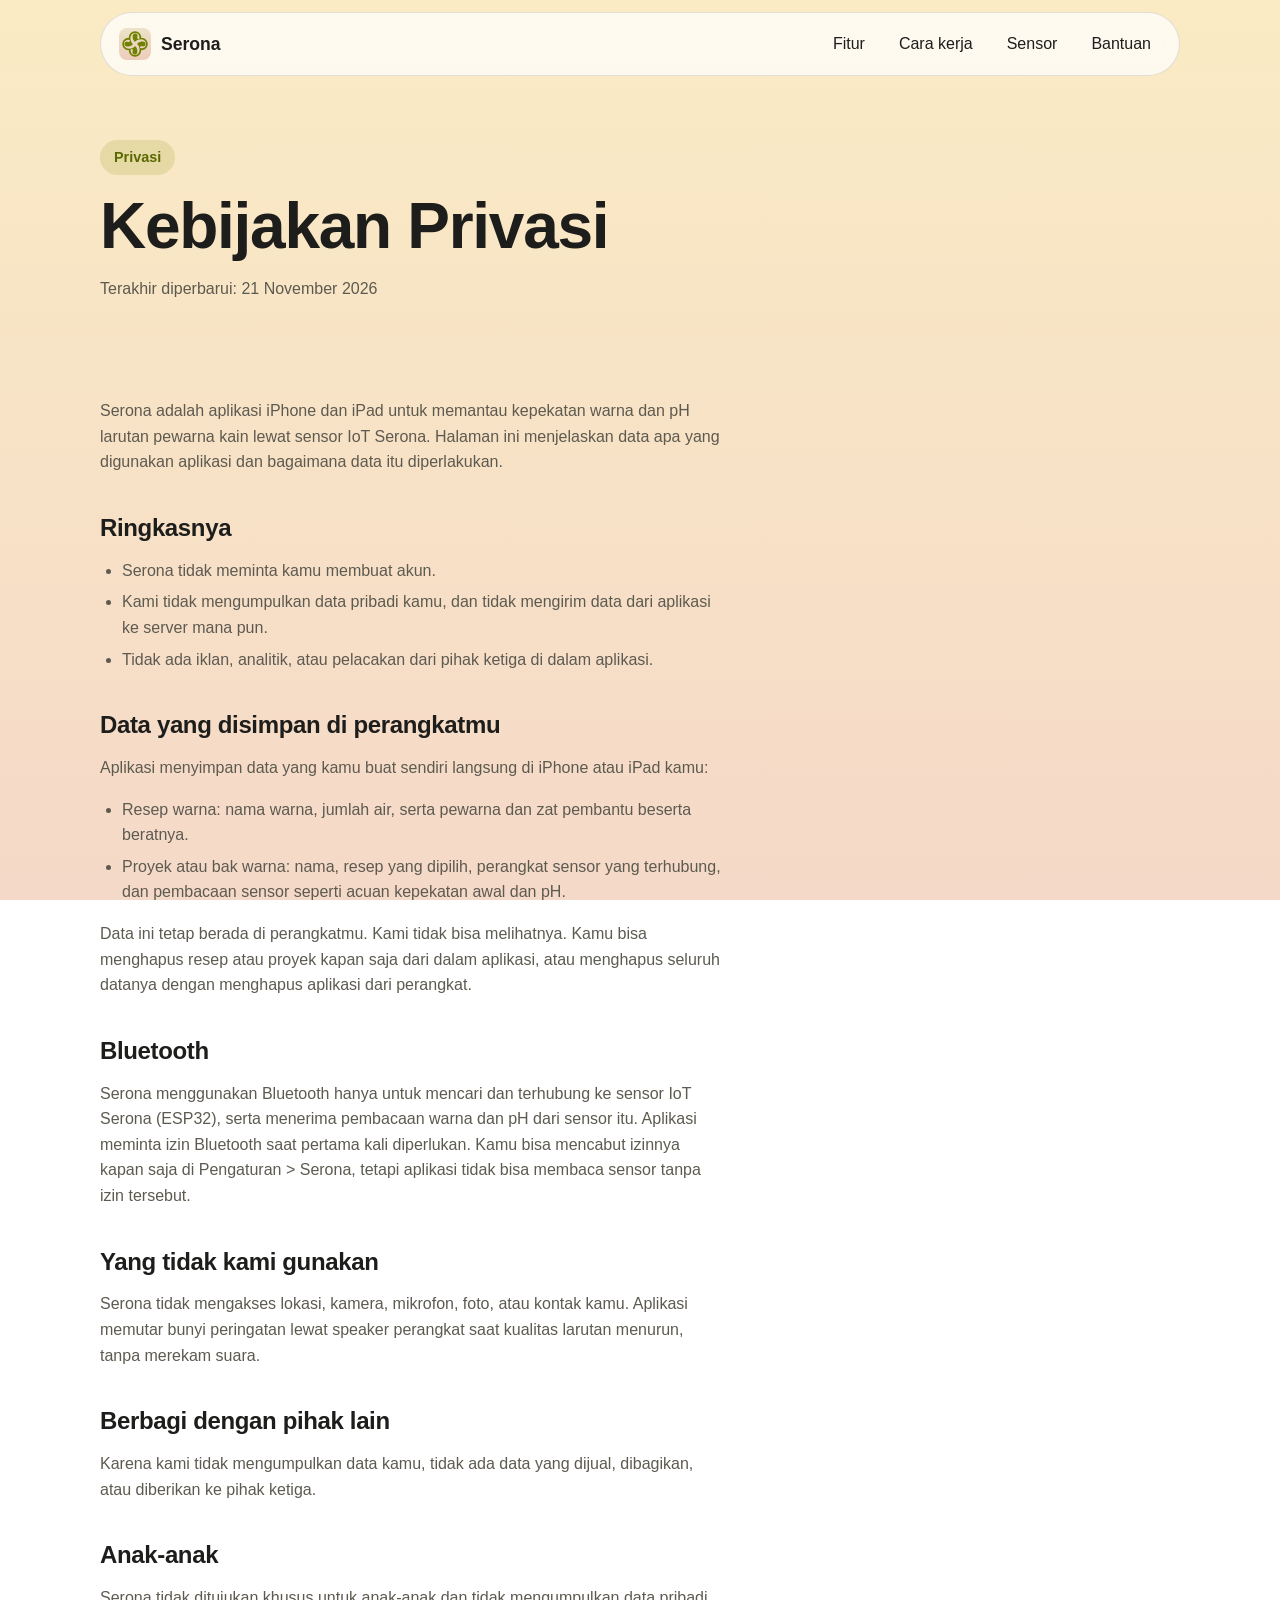
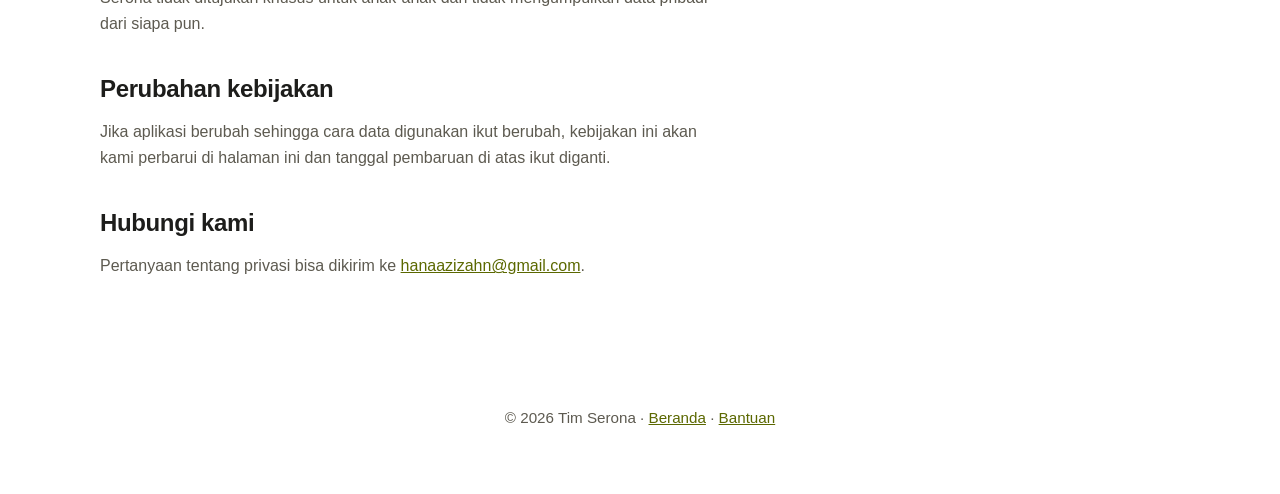
==== privacy/index.html @ 5abba542 "feat: add serona website with support and privacy pages" ====
<!doctype html>
<html lang="id">
<head>
  <meta charset="utf-8">
  <meta name="viewport" content="width=device-width, initial-scale=1">
  <title>Kebijakan Privasi Serona</title>
  <meta name="description" content="Kebijakan privasi aplikasi Serona: data apa yang digunakan, di mana disimpan, dan bagaimana menghubungi tim.">
  <link rel="icon" type="image/png" href="../assets/favicon.png">
  <link rel="apple-touch-icon" href="../assets/apple-touch-icon.png">
  <link rel="stylesheet" href="../assets/style.css">
  <style>
    .prose { max-width: 70ch; }
    .prose h2 { font-size: 1.5rem; margin: 40px 0 10px; }
    .prose p, .prose li { color: var(--muted); }
    .prose ul { padding-left: 22px; }
    .prose li { margin-bottom: 6px; }
    .updated { color: var(--muted); }
  </style>
</head>
<body>
  <header class="site-header">
    <a class="brand" href="../"><img src="../assets/icon.png" alt="" width="32" height="32"><span>Serona</span></a>
    <nav class="nav" aria-label="Utama">
      <a href="../#fitur">Fitur</a>
      <a href="../#cara-kerja">Cara kerja</a>
      <a href="../#sensor">Sensor</a>
      <a href="../support/">Bantuan</a>
    </nav>
  </header>

  <main class="wrap">
    <div class="page-head">
      <span class="eyebrow">Privasi</span>
      <h1>Kebijakan Privasi</h1>
      <p class="updated">Terakhir diperbarui: 21 November 2026</p>
    </div>

    <section class="prose">
      <p>Serona adalah aplikasi iPhone dan iPad untuk memantau kepekatan warna dan pH larutan pewarna kain lewat sensor IoT Serona. Halaman ini menjelaskan data apa yang digunakan aplikasi dan bagaimana data itu diperlakukan.</p>

      <h2>Ringkasnya</h2>
      <ul>
        <li>Serona tidak meminta kamu membuat akun.</li>
        <li>Kami tidak mengumpulkan data pribadi kamu, dan tidak mengirim data dari aplikasi ke server mana pun.</li>
        <li>Tidak ada iklan, analitik, atau pelacakan dari pihak ketiga di dalam aplikasi.</li>
      </ul>

      <h2>Data yang disimpan di perangkatmu</h2>
      <p>Aplikasi menyimpan data yang kamu buat sendiri langsung di iPhone atau iPad kamu:</p>
      <ul>
        <li>Resep warna: nama warna, jumlah air, serta pewarna dan zat pembantu beserta beratnya.</li>
        <li>Proyek atau bak warna: nama, resep yang dipilih, perangkat sensor yang terhubung, dan pembacaan sensor seperti acuan kepekatan awal dan pH.</li>
      </ul>
      <p>Data ini tetap berada di perangkatmu. Kami tidak bisa melihatnya. Kamu bisa menghapus resep atau proyek kapan saja dari dalam aplikasi, atau menghapus seluruh datanya dengan menghapus aplikasi dari perangkat.</p>

      <h2>Bluetooth</h2>
      <p>Serona menggunakan Bluetooth hanya untuk mencari dan terhubung ke sensor IoT Serona (ESP32), serta menerima pembacaan warna dan pH dari sensor itu. Aplikasi meminta izin Bluetooth saat pertama kali diperlukan. Kamu bisa mencabut izinnya kapan saja di Pengaturan &gt; Serona, tetapi aplikasi tidak bisa membaca sensor tanpa izin tersebut.</p>

      <h2>Yang tidak kami gunakan</h2>
      <p>Serona tidak mengakses lokasi, kamera, mikrofon, foto, atau kontak kamu. Aplikasi memutar bunyi peringatan lewat speaker perangkat saat kualitas larutan menurun, tanpa merekam suara.</p>

      <h2>Berbagi dengan pihak lain</h2>
      <p>Karena kami tidak mengumpulkan data kamu, tidak ada data yang dijual, dibagikan, atau diberikan ke pihak ketiga.</p>

      <h2>Anak-anak</h2>
      <p>Serona tidak ditujukan khusus untuk anak-anak dan tidak mengumpulkan data pribadi dari siapa pun.</p>

      <h2>Perubahan kebijakan</h2>
      <p>Jika aplikasi berubah sehingga cara data digunakan ikut berubah, kebijakan ini akan kami perbarui di halaman ini dan tanggal pembaruan di atas ikut diganti.</p>

      <h2>Hubungi kami</h2>
      <p>Pertanyaan tentang privasi bisa dikirim ke <a href="mailto:hanaazizahn@gmail.com?subject=Privasi%20Serona">hanaazizahn@gmail.com</a>.</p>
    </section>
  </main>

  <footer class="wrap">
    <p>© 2026 Tim Serona · <a href="../">Beranda</a> · <a href="../support/">Bantuan</a></p>
  </footer>
</body>
</html>
---- assets/style.css ----
:root {
  --olive: #7d8d00;
  --olive-dark: #5b6800;
  --ink: #1d1d1b;
  --muted: #5d5a50;
  --cream: #faebc4;
  --peach: #f5d9c8;
  --card: #ffffff;
  --line: rgba(29, 29, 27, 0.12);
  --radius: 28px;
  color-scheme: light;
}

* { box-sizing: border-box; }

html { scroll-behavior: smooth; }

body {
  margin: 0;
  font-family: -apple-system, BlinkMacSystemFont, "SF Pro Text", "Segoe UI", Roboto, Helvetica, Arial, sans-serif;
  color: var(--ink);
  line-height: 1.6;
  background: linear-gradient(180deg, var(--cream) 0%, var(--peach) 100%) fixed;
  min-height: 100vh;
}

img { max-width: 100%; display: block; }

a { color: var(--olive-dark); }

.wrap { width: min(1080px, 100% - 32px); margin-inline: auto; }

/* Header */
.site-header {
  position: sticky;
  top: 12px;
  z-index: 10;
  margin: 12px auto 0;
  width: min(1080px, 100% - 32px);
  display: flex;
  align-items: center;
  justify-content: space-between;
  gap: 16px;
  padding: 10px 14px 10px 18px;
  background: rgba(255, 255, 255, 0.72);
  backdrop-filter: blur(14px);
  -webkit-backdrop-filter: blur(14px);
  border: 1px solid var(--line);
  border-radius: 999px;
}

.brand { display: flex; align-items: center; gap: 10px; font-weight: 700; font-size: 1.1rem; color: var(--ink); text-decoration: none; }
.brand img { width: 32px; height: 32px; flex-shrink: 0; border-radius: 8px; }

.nav { display: flex; align-items: center; gap: 6px; }
.nav a { padding: 8px 14px; border-radius: 999px; text-decoration: none; color: var(--ink); font-weight: 500; white-space: nowrap; }
.nav a:hover, .nav a[aria-current="page"] { background: rgba(125, 141, 0, 0.14); color: var(--olive-dark); }

/* Buttons */
.btn {
  display: inline-flex; align-items: center; justify-content: center;
  min-height: 48px; padding: 0 26px; border-radius: 999px;
  background: var(--olive); color: #fff; font-weight: 600; text-decoration: none;
  box-shadow: 0 8px 20px rgba(125, 141, 0, 0.28);
  transition: transform 0.15s ease, background 0.15s ease;
}
.btn:hover { background: var(--olive-dark); transform: translateY(-1px); }
.btn.ghost { background: rgba(255, 255, 255, 0.7); color: var(--ink); box-shadow: none; border: 1px solid var(--line); }
.btn.ghost:hover { background: #fff; }
:focus-visible { outline: 3px solid var(--olive-dark); outline-offset: 3px; border-radius: 12px; }

/* Hero */
.hero { display: grid; grid-template-columns: 1.1fr 0.9fr; align-items: center; gap: 32px; padding: 64px 0 40px; }
.eyebrow { display: inline-block; padding: 6px 14px; border-radius: 999px; background: rgba(125, 141, 0, 0.16); color: var(--olive-dark); font-weight: 600; font-size: 0.9rem; }
h1 { font-size: clamp(2.3rem, 5.6vw, 4rem); line-height: 1.06; margin: 18px 0 16px; letter-spacing: -0.02em; }
.lead { font-size: 1.2rem; color: var(--muted); max-width: 34ch; margin: 0 0 28px; }
.actions { display: flex; flex-wrap: wrap; gap: 12px; }
.soon { margin-top: 18px; color: var(--muted); font-size: 0.95rem; }

/* Turntable */
.stage {
  position: relative;
  aspect-ratio: 332 / 760;
  max-height: 560px;
  margin-inline: auto;
  width: auto;
  height: min(560px, 70vh);
  display: grid;
  place-items: center;
}
.stage::before {
  content: "";
  position: absolute; inset: 8% -22% 6%;
  background: radial-gradient(closest-side, rgba(255, 255, 255, 0.95), rgba(255, 255, 255, 0) 72%);
  border-radius: 50%;
}
.turntable { position: relative; height: 100%; width: auto; aspect-ratio: 332 / 760; cursor: grab; touch-action: pan-y; user-select: none; -webkit-user-select: none; }
.turntable:active { cursor: grabbing; }
.turntable img { height: 100%; width: auto; pointer-events: none; -webkit-user-drag: none; filter: drop-shadow(0 22px 26px rgba(29, 29, 27, 0.22)); }
.hint { text-align: center; color: var(--muted); font-size: 0.9rem; margin-top: 8px; }

/* Sections */
section { padding: 56px 0; }
h2 { font-size: clamp(1.8rem, 4vw, 2.6rem); line-height: 1.12; margin: 0 0 12px; letter-spacing: -0.015em; }
.section-lead { color: var(--muted); font-size: 1.1rem; max-width: 52ch; margin: 0 0 32px; }

.grid { display: grid; gap: 16px; }
.grid.four { grid-template-columns: repeat(4, 1fr); }
.grid.three { grid-template-columns: repeat(3, 1fr); }
.card { background: var(--card); border-radius: var(--radius); padding: 26px; box-shadow: 0 10px 30px rgba(120, 90, 40, 0.08); }
.card h3 { margin: 14px 0 6px; font-size: 1.15rem; }
.card p { margin: 0; color: var(--muted); }
.icon { width: 48px; height: 48px; border-radius: 16px; display: grid; place-items: center; background: rgba(125, 141, 0, 0.14); color: var(--olive-dark); font-size: 1.5rem; }
.step-no { width: 40px; height: 40px; border-radius: 50%; display: grid; place-items: center; background: var(--olive); color: #fff; font-weight: 700; }

.hardware { display: grid; grid-template-columns: 0.9fr 1.1fr; gap: 32px; align-items: center; background: rgba(255, 255, 255, 0.55); border: 1px solid var(--line); border-radius: 40px; padding: 40px; }
.hardware ul { padding-left: 20px; color: var(--muted); }
.hardware li { margin-bottom: 8px; }

/* Support */
.page-head { padding: 64px 0 8px; }
.contact { display: flex; flex-wrap: wrap; align-items: center; justify-content: space-between; gap: 20px; }
.contact p { margin: 0; color: var(--muted); }
.contact a.email { font-size: 1.25rem; font-weight: 600; }

details { background: var(--card); border-radius: 20px; padding: 0 22px; margin-bottom: 12px; box-shadow: 0 6px 20px rgba(120, 90, 40, 0.07); }
summary { cursor: pointer; padding: 18px 0; font-weight: 600; font-size: 1.05rem; list-style: none; display: flex; justify-content: space-between; gap: 16px; }
summary::-webkit-details-marker { display: none; }
summary::after { content: "+"; font-size: 1.4rem; line-height: 1; color: var(--olive-dark); }
details[open] summary::after { content: "–"; }
details p, details ol, details ul { margin: 0 0 18px; color: var(--muted); }
details ol, details ul { padding-left: 22px; }

.req { display: grid; grid-template-columns: repeat(3, 1fr); gap: 16px; }

footer { padding: 40px 0 48px; color: var(--muted); font-size: 0.95rem; text-align: center; }
footer a { color: var(--olive-dark); }

@media (max-width: 860px) {
  .hero, .hardware { grid-template-columns: 1fr; }
  .hero { padding-top: 40px; text-align: center; }
  .lead { margin-inline: auto; }
  .actions { justify-content: center; }
  .grid.four, .grid.three, .req { grid-template-columns: 1fr 1fr; }
  .hardware { padding: 28px 22px; }
}

@media (max-width: 560px) {
  .grid.four, .grid.three, .req { grid-template-columns: 1fr; }
  .site-header { padding-left: 12px; padding-right: 8px; gap: 4px; }
  .nav { gap: 0; }
  .nav a { padding: 8px 8px; font-size: 0.95rem; }
  .brand span { display: none; }
}

@media (prefers-reduced-motion: reduce) {
  html { scroll-behavior: auto; }
  .btn { transition: none; }
}
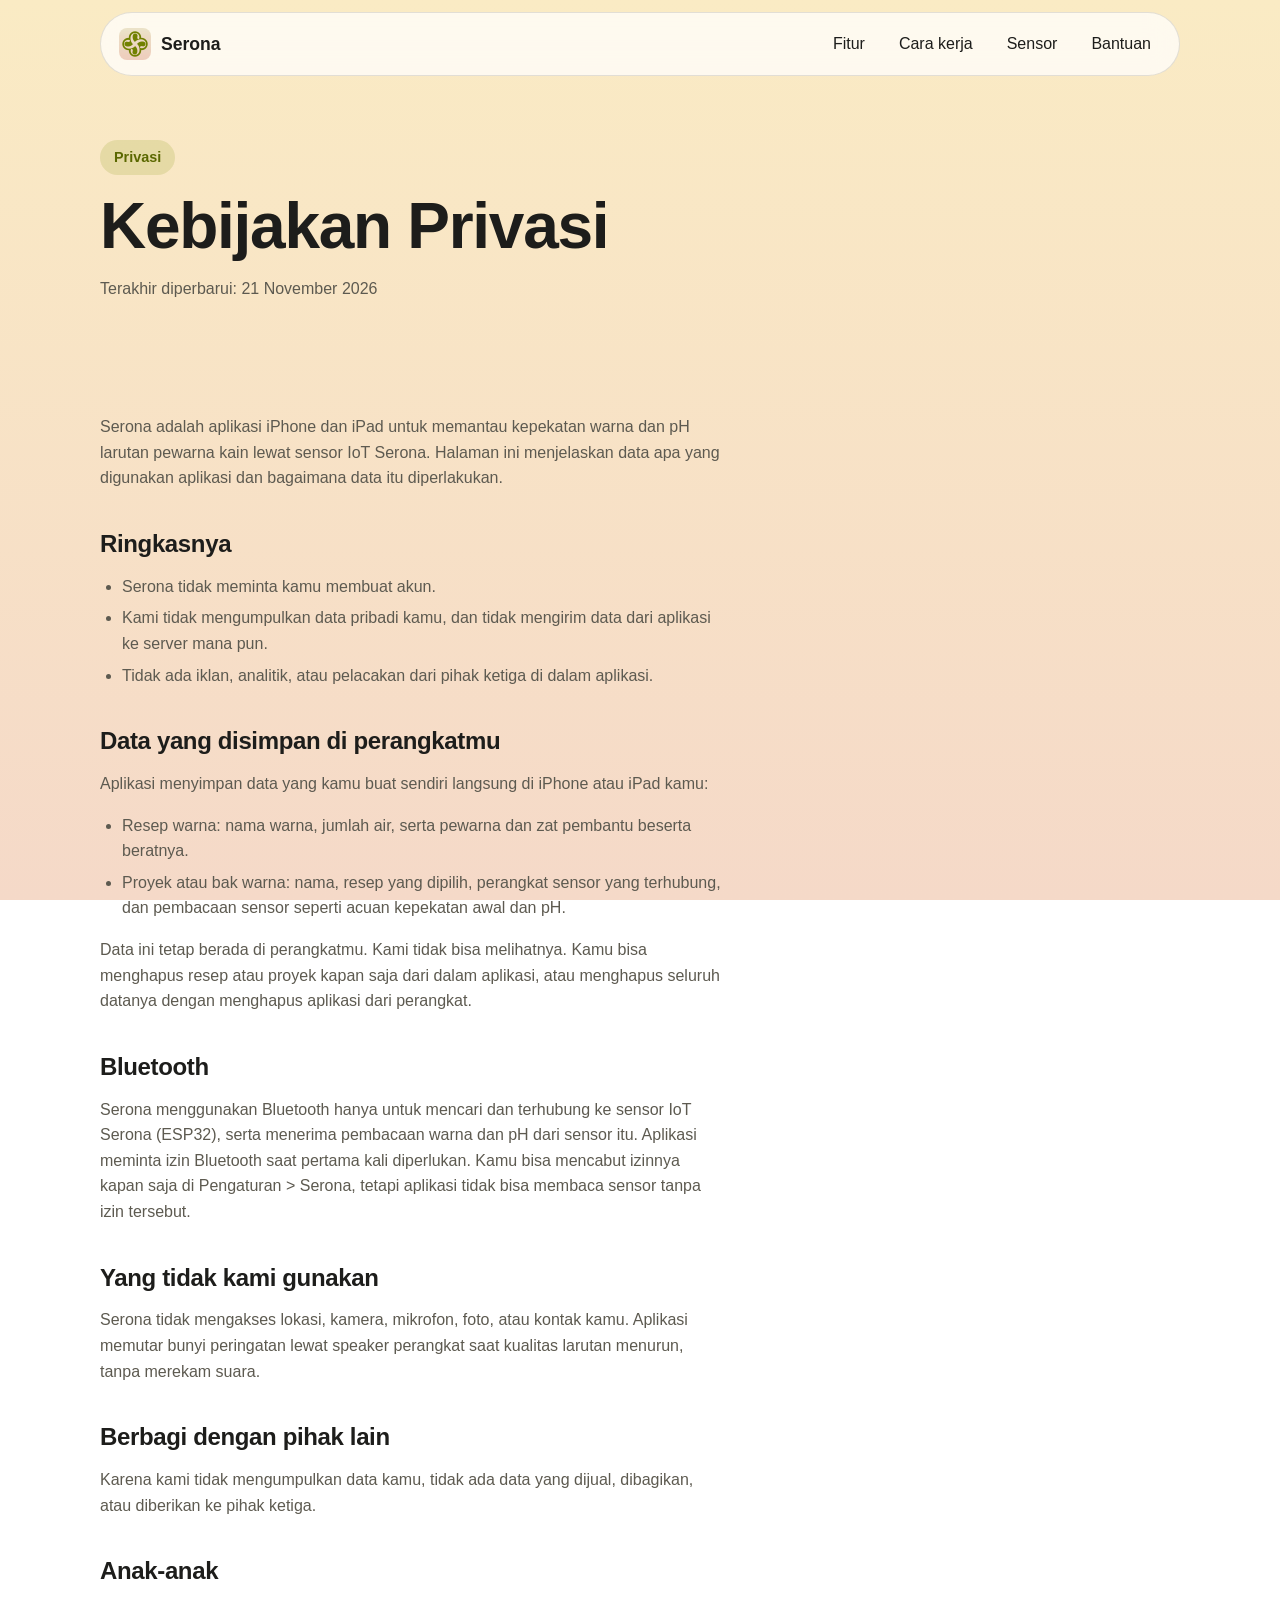
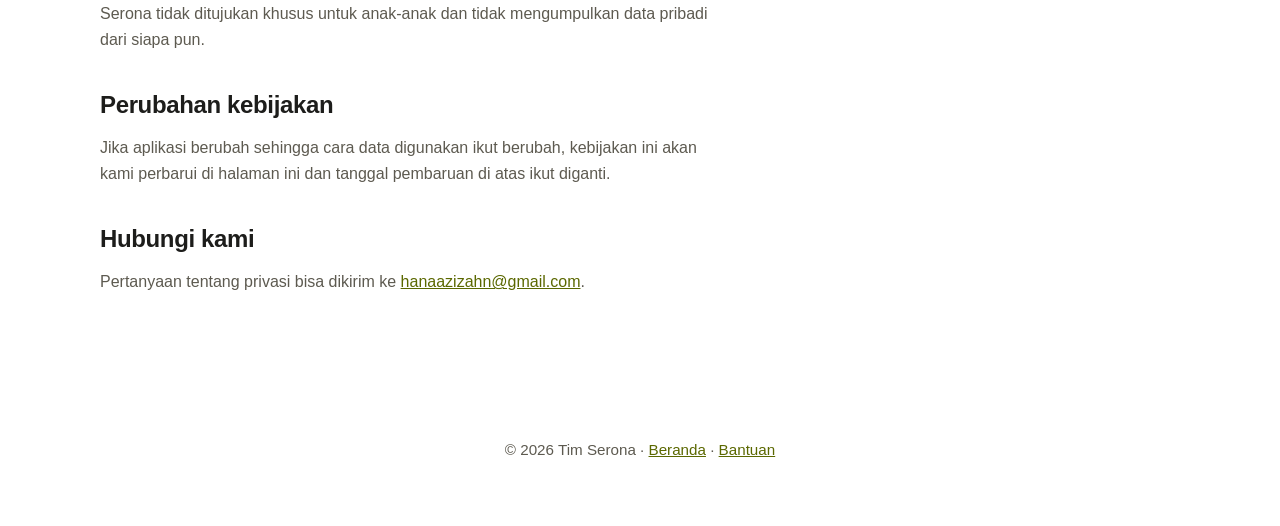
==== commit bdd429a6: "feat: redesign website with batik story, interactive simulation and UX polish" ====
--- a/privacy/index.html
+++ b/privacy/index.html
@@ -7,7 +7,7 @@
   <meta name="description" content="Kebijakan privasi aplikasi Serona: data apa yang digunakan, di mana disimpan, dan bagaimana menghubungi tim.">
   <link rel="icon" type="image/png" href="../assets/favicon.png">
   <link rel="apple-touch-icon" href="../assets/apple-touch-icon.png">
-  <link rel="stylesheet" href="../assets/style.css">
+  <link rel="stylesheet" href="../assets/style.css?v=5">
   <style>
     .prose { max-width: 70ch; }
     .prose h2 { font-size: 1.5rem; margin: 40px 0 10px; }
--- a/assets/style.css
+++ b/assets/style.css
@@ -54,7 +54,7 @@
 
 .nav { display: flex; align-items: center; gap: 6px; }
 .nav a { padding: 8px 14px; border-radius: 999px; text-decoration: none; color: var(--ink); font-weight: 500; white-space: nowrap; }
-.nav a:hover, .nav a[aria-current="page"] { background: rgba(125, 141, 0, 0.14); color: var(--olive-dark); }
+.nav a:hover, .nav a[aria-current] { background: rgba(125, 141, 0, 0.14); color: var(--olive-dark); }
 
 /* Buttons */
 .btn {
@@ -157,3 +157,153 @@
   html { scroll-behavior: auto; }
   .btn { transition: none; }
 }
+
+/* ===== Story, flow, simulation (added) ===== */
+[hidden] { display: none !important; }
+.sr-only { position: absolute; width: 1px; height: 1px; margin: -1px; padding: 0; overflow: hidden; clip: rect(0 0 0 0); white-space: nowrap; border: 0; }
+.muted { color: var(--muted); font-size: 0.95rem; }
+.btn.small { min-height: 40px; padding: 0 18px; font-size: 0.95rem; }
+button.btn { font: inherit; cursor: pointer; }
+section > .eyebrow { margin-bottom: 4px; }
+
+.drift { margin: 0 0 28px; background: rgba(255, 255, 255, 0.6); border: 1px solid var(--line); border-radius: 28px; padding: 22px; }
+.swatches { display: grid; grid-template-columns: repeat(15, 1fr); gap: 6px; }
+.swatches span { aspect-ratio: 1 / 1.35; border-radius: 12px; }
+.drift-labels { display: flex; justify-content: space-between; gap: 12px; margin-top: 12px; font-weight: 600; font-size: 0.95rem; }
+.drift-labels small { font-weight: 400; color: var(--muted); }
+.drift-labels span:nth-child(2) { text-align: center; }
+.drift-labels span:last-child { text-align: right; }
+
+.flow { display: grid; grid-template-columns: 1fr auto 1fr auto 1fr; gap: 12px; align-items: stretch; }
+.flow-arrow { align-self: center; font-size: 1.8rem; color: var(--olive-dark); }
+
+.chips { display: flex; flex-wrap: wrap; gap: 8px; padding: 0; margin: 16px 0; }
+.chips span { padding: 6px 14px; border-radius: 999px; background: rgba(125, 141, 0, 0.14); color: var(--olive-dark); font-weight: 600; font-size: 0.9rem; }
+
+.calc { margin-top: 28px; }
+.calc-body { padding-bottom: 6px; }
+.calc-body p { margin: 0 0 12px; color: var(--muted); }
+.formula { font-family: ui-monospace, "SF Mono", Menlo, monospace; background: rgba(125, 141, 0, 0.1); border-radius: 14px; padding: 12px 16px; color: var(--ink) !important; font-size: 0.95rem; }
+
+/* Simulation layout */
+.sim-wrap { display: grid; grid-template-columns: minmax(0, 0.9fr) minmax(0, 1.1fr); gap: 36px; align-items: center; }
+.sim-panel { display: grid; gap: 16px; }
+.segmented { display: inline-flex; padding: 4px; background: rgba(255, 255, 255, 0.7); border: 1px solid var(--line); border-radius: 999px; justify-self: start; }
+.segmented button { font: inherit; font-weight: 600; border: 0; background: transparent; color: var(--ink); padding: 8px 22px; border-radius: 999px; cursor: pointer; }
+.segmented button[aria-pressed="true"] { background: var(--olive); color: #fff; }
+.sim-controls { display: grid; gap: 12px; }
+.slider-row { display: flex; align-items: center; gap: 14px; }
+.slider-row input { flex: 1; accent-color: var(--olive); height: 28px; }
+.slider-row output { min-width: 5.5em; text-align: right; font-weight: 700; font-variant-numeric: tabular-nums; }
+.try { margin: 0; padding-left: 22px; color: var(--muted); }
+.try li { margin-bottom: 6px; }
+.sim-stage { display: grid; place-items: center; min-height: 420px; min-width: 0; container-type: inline-size; }
+
+/* Device frames */
+.device { position: relative; background: #1c1c1a; box-shadow: 0 30px 60px rgba(60, 40, 10, 0.28), inset 0 0 0 2px #3a3a36; }
+.device .screen { position: relative; overflow: hidden; background: linear-gradient(180deg, #faebc4, #f5d9c8); color: var(--ink); }
+.device.iphone { font-size: min(13px, 4cqw); width: 24.5em; padding: 0.55em; border-radius: 3.2em; }
+.device.iphone .screen { aspect-ratio: 1206 / 2622; border-radius: 2.7em; }
+.device.iphone .screen::before { content: ""; position: absolute; z-index: 5; top: 0.7em; left: 50%; width: 7.4em; height: 2.1em; margin-left: -3.7em; background: #000; border-radius: 99px; }
+.device.ipad { font-size: min(15px, 2.35cqw); width: 40em; max-width: 100%; padding: 0.9em; border-radius: 2.2em; }
+.device.ipad .screen { aspect-ratio: 3 / 4; border-radius: 1.5em; }
+
+.app { position: absolute; inset: 0; padding: 3.4em 1em 1em; overflow: hidden; }
+.device.ipad .app { padding: 1.6em 1.4em 1em; }
+.app-tabs { display: flex; width: fit-content; margin: 0 auto 0.9em; padding: 0.25em; background: rgba(240, 235, 220, 0.9); border-radius: 99px; font-weight: 600; }
+.app-tabs span { padding: 0.5em 1.2em; border-radius: 99px; }
+.app-tabs .on { background: #fdf8ea; color: var(--olive-dark); box-shadow: 0 1px 3px rgba(0, 0, 0, 0.15); }
+.app-title { margin: 0 0 0.5em; font-size: 2em; line-height: 1.1; }
+.baks { display: grid; gap: 0.8em; }
+.device.ipad .baks { grid-template-columns: 1fr 1fr; align-items: start; }
+.device.iphone .bak.static { display: none; }
+
+.bak { background: #fff; border-radius: 1.6em; padding: 1.1em; box-shadow: 0 6px 18px rgba(120, 90, 40, 0.1); }
+.bak header { display: flex; justify-content: space-between; align-items: baseline; font-size: 1.15em; }
+.conn { font-size: 0.75em; color: var(--muted); display: inline-flex; align-items: center; gap: 0.4em; font-weight: 400; }
+.conn i { width: 0.7em; height: 0.7em; border-radius: 50%; background: #34c759; display: inline-block; }
+.who { display: flex; align-items: center; gap: 0.8em; margin: 0.8em 0; }
+.who .sw { width: 2.8em; height: 2.8em; border-radius: 0.8em; flex: none; }
+.who b { display: block; font-size: 1.1em; }
+.who small { color: var(--muted); font-size: 0.85em; }
+.pill { display: flex; align-items: center; gap: 0.6em; padding: 0.6em 0.9em; border-radius: 0.9em; font-weight: 600; font-size: 0.85em; }
+.pill i { font-style: normal; width: 1.4em; height: 1.4em; border-radius: 50%; display: grid; place-items: center; color: #fff; font-size: 0.8em; }
+.pill.ok { background: #eef0df; color: var(--olive-dark); }
+.pill.ok i { background: var(--olive-dark); }
+.pill.bad { background: #fde4e6; color: #b3202a; }
+.pill.bad i { background: #d92230; }
+.tiles { display: grid; grid-template-columns: 1fr 1fr; gap: 0.6em; margin: 0.7em 0; }
+.tile { background: #f3f3f8; border-radius: 1em; padding: 0.7em 0.8em; }
+.tile small { display: block; color: var(--olive-dark); font-weight: 600; font-size: 0.8em; }
+.tile strong { display: block; font-size: 1.9em; line-height: 1.15; font-variant-numeric: tabular-nums; }
+.tile.low strong { color: #d92230; }
+.done-btn { display: inline-block; font: inherit; font-weight: 600; font-size: 0.95em; border: 0; background: var(--olive); color: #fff; padding: 0.6em 1.6em; border-radius: 99px; cursor: default; }
+button.done-btn { cursor: pointer; }
+.bak[data-state="bad"] { box-shadow: 0 0 0 2px #f4b9bf, 0 6px 18px rgba(217, 34, 48, 0.18); }
+
+/* Sheets */
+.scrim { position: absolute; inset: 0; z-index: 4; background: rgba(40, 30, 10, 0.38); display: flex; align-items: flex-end; justify-content: center; }
+.sheet { position: relative; background: #fff; width: 100%; padding: 1.4em 1.3em 1.6em; border-radius: 2em 2em 0 0; text-align: center; max-height: 92%; overflow: auto; }
+.device.ipad .scrim { align-items: center; }
+.device.ipad .sheet { width: 62%; border-radius: 2em; }
+.sheet .x { position: absolute; top: 0.9em; right: 0.9em; width: 2.4em; height: 2.4em; border-radius: 50%; border: 0; background: #fff; box-shadow: 0 2px 8px rgba(0, 0, 0, 0.18); font-size: 1.3em; line-height: 1; cursor: pointer; color: var(--ink); }
+.sheet h4 { margin: 0.4em 0; font-size: 1.5em; line-height: 1.15; }
+.sheet p { margin: 0 0 1em; color: var(--muted); }
+.bucket { width: 6em; height: 6em; margin: 1.2em auto 0.6em; border-radius: 50%; display: grid; place-items: center; background: radial-gradient(circle, #fcc 0 45%, #fee 46% 70%, #fff5f5 71%); color: #d92230; font-size: 2.6em; font-weight: 800; }
+.cta { font: inherit; font-weight: 600; width: 100%; border: 0; border-radius: 99px; padding: 0.9em 1em; background: var(--olive); color: #fff; cursor: pointer; }
+.cta:disabled { background: #d3d3d6; cursor: not-allowed; }
+.sheet.alert .cta { width: auto; padding-inline: 2em; }
+.repair { text-align: left; }
+.repair .repair-head { text-align: center; font-weight: 600; padding: 0.2em 2.6em 0.8em; }
+.repair .intro { margin-bottom: 0.6em; color: var(--ink); }
+.repair h4 { color: var(--olive-dark); text-align: left; font-size: 1.35em; margin: 0.4em 0 0.7em; }
+.repair p { color: var(--ink); }
+.callout { background: #eef0df; border-radius: 0.9em; padding: 0.9em 1em; font-weight: 600; margin-bottom: 0.6em; }
+.rows { margin: 0.6em 0; }
+.rows div { display: flex; justify-content: space-between; padding: 0.3em 0; }
+.rows dt, .rows dd { margin: 0; }
+.rows .red { color: #d92230; font-weight: 600; }
+.repair .note { color: var(--muted); font-size: 0.85em; border-top: 1px solid #e5e5e5; padding-top: 0.7em; }
+.water { display: flex; align-items: center; gap: 0.7em; margin: 0.5em 0 1em; }
+.water .val { min-width: 3em; text-align: center; border: 1px solid #ddd; border-radius: 0.5em; padding: 0.4em; }
+.stepper { margin-left: auto; display: inline-flex; background: #ececf0; border-radius: 99px; overflow: hidden; }
+.stepper button { font: inherit; border: 0; background: transparent; width: 2.8em; height: 2.4em; font-size: 1.1em; cursor: pointer; }
+.toast { position: absolute; left: 50%; bottom: 1.2em; transform: translateX(-50%); z-index: 6; background: #1c1c1a; color: #fff; padding: 0.7em 1.2em; border-radius: 99px; font-size: 0.9em; white-space: nowrap; }
+
+@media (max-width: 860px) {
+  .sim-wrap { grid-template-columns: 1fr; }
+  .flow { grid-template-columns: 1fr; }
+  .flow-arrow { transform: rotate(90deg); justify-self: center; }
+  .swatches { gap: 4px; }
+  .drift-labels { font-size: 0.8rem; }
+}
+@media (max-width: 560px) {
+  .drift { padding: 14px; }
+}
+@media (prefers-reduced-motion: reduce) {
+  .btn, .segmented button { transition: none; }
+}
+
+/* ===== UX polish (added) ===== */
+.skip { position: absolute; left: 16px; top: -60px; z-index: 30; background: var(--ink); color: #fff; padding: 10px 16px; border-radius: 12px; text-decoration: none; font-weight: 600; }
+.skip:focus { top: 12px; }
+section[id] { scroll-margin-top: 96px; }
+h1, h2, h3 { text-wrap: balance; }
+.lead, .section-lead { text-wrap: pretty; }
+section { padding: clamp(40px, 7vw, 72px) 0; }
+.section-lead { margin-bottom: 28px; }
+.icon svg { display: block; }
+.card { transition: transform 0.2s ease, box-shadow 0.2s ease; }
+@media (hover: hover) { .card:hover { transform: translateY(-2px); box-shadow: 0 14px 34px rgba(120, 90, 40, 0.12); } }
+.segmented button { min-height: 44px; }
+.btn.small { min-height: 44px; }
+.slider-row input { height: 44px; }
+.presets { display: flex; flex-wrap: wrap; gap: 8px; }
+.presets button { font: inherit; font-size: 0.92rem; font-weight: 600; min-height: 44px; padding: 0 16px; border-radius: 999px; border: 1px solid var(--line); background: rgba(255, 255, 255, 0.8); color: var(--ink); cursor: pointer; }
+.presets button:hover { background: #fff; border-color: rgba(125, 141, 0, 0.5); }
+.progress { margin: 0.2em 0 0 !important; font-size: 0.8em; font-weight: 600; letter-spacing: 0.04em; text-transform: uppercase; color: var(--olive-dark) !important; }
+.sheet .x, .stepper button, .cta { min-height: 44px; }
+.sheet .x { min-width: 44px; }
+.device :focus-visible { outline-offset: 2px; }
+.sim-controls label { font-size: 1.02rem; }
+@media (prefers-reduced-motion: reduce) { .card { transition: none; } .card:hover { transform: none; } }
